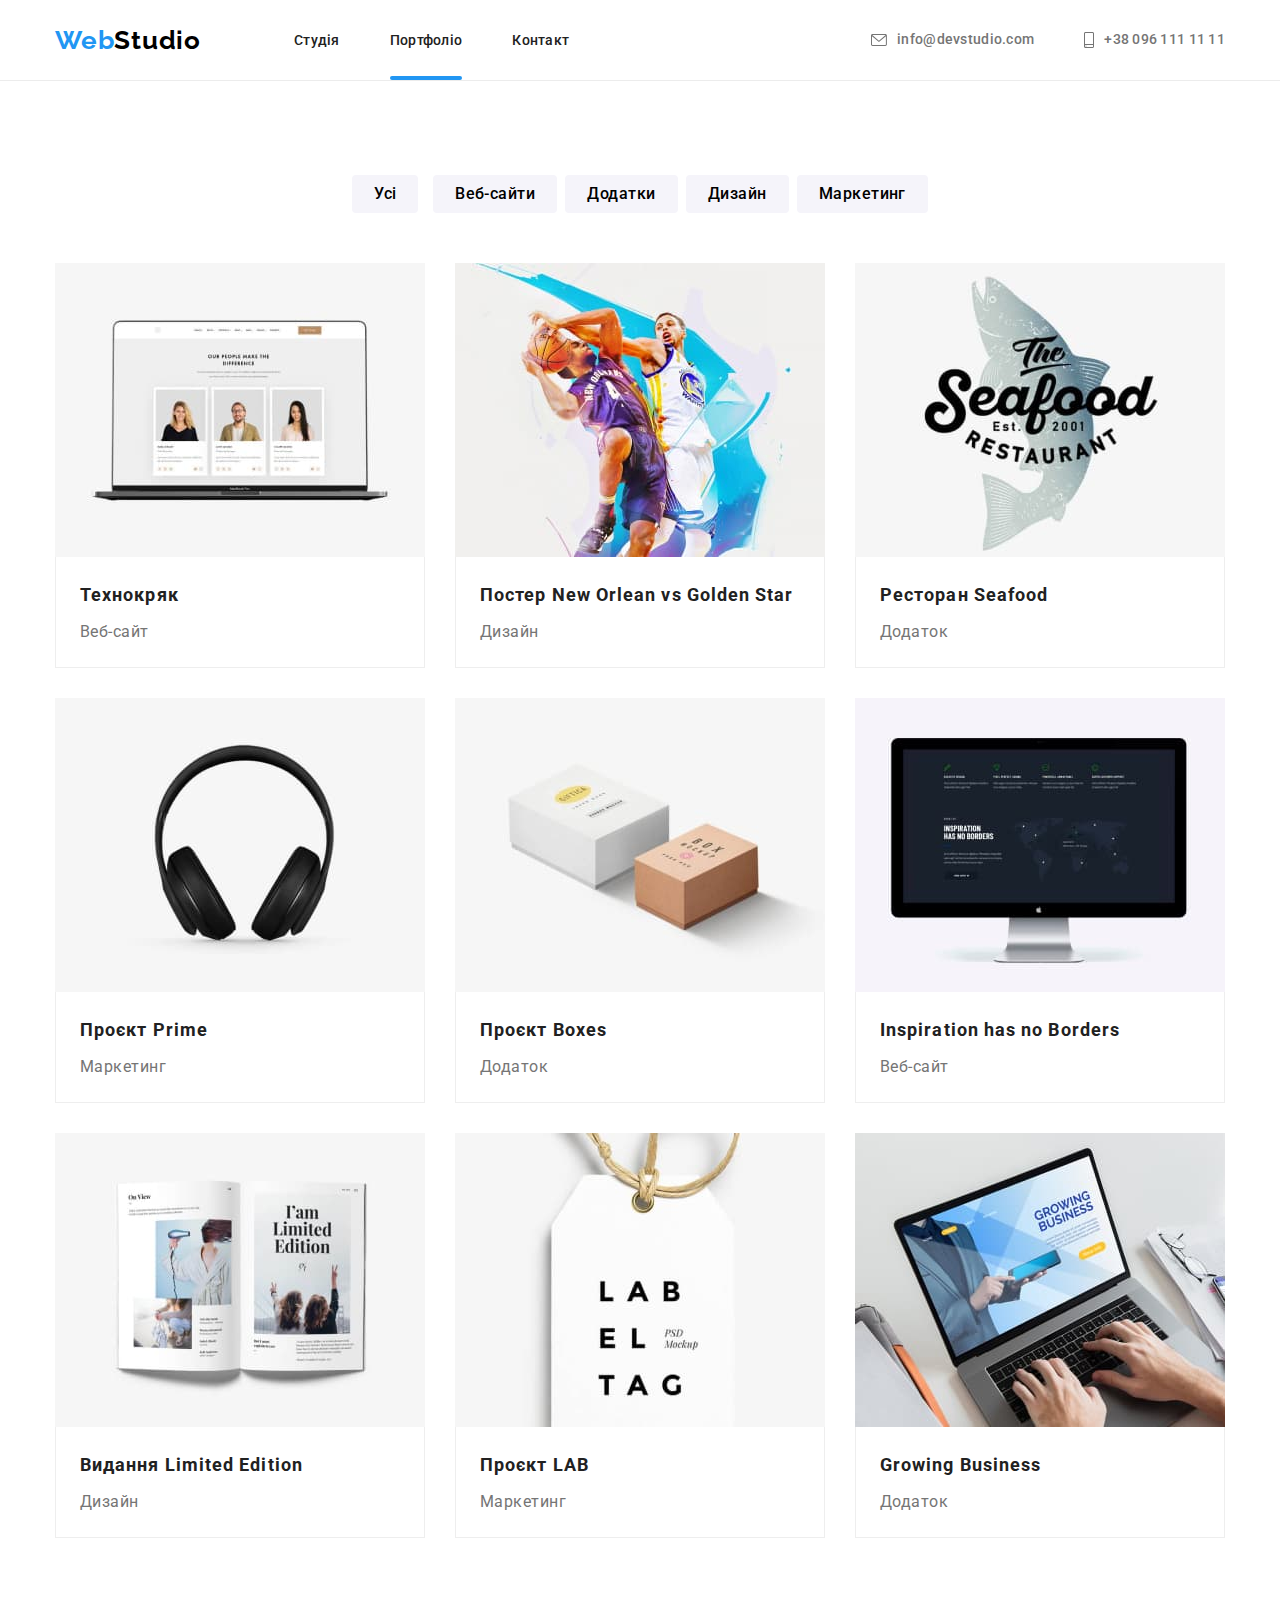
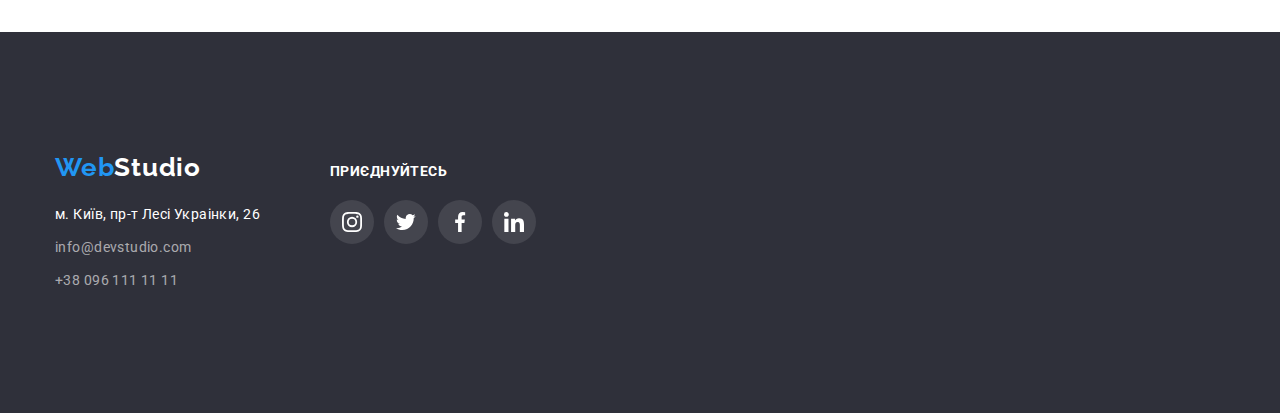
==== portfolio.html @ 495e09e0 "Initial commit" ====
<!DOCTYPE html>
<html lang="uk">
  <head>
    <meta charset="UTF-8" />
    <meta http-equiv="X-UA-Compatible" content="IE=edge" />
    <meta name="viewport" content="width=device-width, initial-scale=1.0" />
    <title>WebStudio</title>

    <link rel="preconnect" href="https://fonts.gstatic.com" crossorigin />
    <link
      href="https://fonts.googleapis.com/css2?family=Raleway:wght@700&family=Roboto:wght@400;500;700;900&display=swap"
      rel="stylesheet"
    />
    <link
      rel="stylesheet"
      href="https://cdnjs.cloudflare.com/ajax/libs/modern-normalize/1.1.0/modern-normalize.min.css"
    />

    <link rel="stylesheet" href="./css/styles.css" />
  </head>

  <body>
    <header class="page-header">
      <div class="container">
        <a class="link-logo" href="./index.html"
          ><span class="logo-header">Web</span>Studio</a
        >

        <!-- Навігація на інші сторінки -->
        <nav class="nav">
          <ul class="site-nav">
            <li><a class="link" href="./index.html">Студія</a></li>
            <li>
              <a class="link accent" href="./portfolio.html">Портфоліо</a>
            </li>
            <li><a class="link" href="#">Контакт</a></li>
          </ul>
        </nav>
        <ul class="address">
          <li>
            <a class="contact" href="mailto:info@devstudio.com"
              ><svg class="icon-envelope">
                <use href="./images/icons.svg#envelope"></use>
              </svg>
              info@devstudio.com</a
            >
          </li>
          <li>
            <a class="contact" href="tel:+380961111111"
              ><svg class="icon-smartphone">
                <use href="./images/icons.svg#smartphone"></use></svg
              >+38 096 111 11 11</a
            >
          </li>
        </ul>
      </div>
    </header>

    <main class="portfolio">
      <section class="section">
        <div class="container">
          <h1 class="visually-hidden">Портфоліо</h1>
          <ul class="filter">
            <li>
              <button type="button" class="button-secondary">Усі</button>
            </li>
            <li>
              <button type="button" class="button-secondary">Веб-сайти</button>
            </li>
            <li>
              <button type="button" class="button-secondary">Додатки</button>
            </li>
            <li>
              <button type="button" class="button-secondary">Дизайн</button>
            </li>
            <li>
              <button type="button" class="button-secondary">Маркетинг</button>
            </li>
          </ul>

          <ul class="list-project">
            <li class="flex-element">
              <a class="link-project" href="#"
                ><div class="project-thumb">
                  <img
                    class="img-project"
                    src="./images2/project1.jpg"
                    alt="Люди, що посміхаються"
                    width="370"
                  />

                  <p class="project-overlay">
                    Ресурс пропонує комплексні пропозиції з різним рівнем
                    функціоналу та сервісів. Все це дозволить відвідувачу
                    отримати вичерпні відомості про компанію чи приватну особу.
                  </p>
                </div>

                <div class="border-box">
                  <h2 class="list-project-subtitle">Технокряк</h2>
                  <p class="text-project">Веб-сайт</p>
                </div></a
              >
            </li>

            <li class="flex-element">
              <a class="link-project" href="#"
                ><div class="project-thumb">
                  <img
                    class="img-project"
                    src="./images2/project2.jpg"
                    alt="Гравці в баскетбол з м'ячем"
                    width="370"
                  />
                </div>
                <div class="border-box">
                  <h2 class="list-project-subtitle">
                    Постер New Orlean vs Golden Star
                  </h2>
                  <p class="text-project">Дизайн</p>
                </div></a
              >
            </li>

            <li class="flex-element">
              <a class="link-project" href="#"
                ><div class="project-thumb">
                  <img
                    class="img-project"
                    src="./images2/project3.jpg"
                    alt="Логотип ресторану, на фоні з рибою"
                    width="370"
                  />
                </div>
                <div class="border-box">
                  <h2 class="list-project-subtitle">Ресторан Seafood</h2>
                  <p class="text-project">Додаток</p>
                </div></a
              >
            </li>

            <li class="flex-element">
              <a class="link-project" href="#"
                ><div class="project-thumb">
                  <img
                    class="img-project"
                    src="./images2/project4.jpg"
                    alt="Навушники"
                    width="370"
                  />
                </div>
                <div class="border-box">
                  <h2 class="list-project-subtitle">Проєкт Prime</h2>
                  <p class="text-project">Маркетинг</p>
                </div></a
              >
            </li>

            <li class="flex-element">
              <a class="link-project" href="#"
                ><div class="project-thumb">
                  <img
                    class="img-project"
                    src="./images2/project5.jpg"
                    alt="Коробки"
                    width="370"
                  />
                </div>
                <div class="border-box">
                  <h2 class="list-project-subtitle">Проєкт Boxes</h2>
                  <p class="text-project">Додаток</p>
                </div></a
              >
            </li>

            <li class="flex-element">
              <a class="link-project" href="#"
                ><div class="project-thumb">
                  <img
                    class="img-project"
                    src="./images2/project6.jpg"
                    alt="Компютер"
                    width="370"
                  />
                </div>
                <div class="border-box">
                  <h2 class="list-project-subtitle">
                    Inspiration has no Borders
                  </h2>
                  <p class="text-project">Веб-сайт</p>
                </div></a
              >
            </li>

            <li class="flex-element">
              <a class="link-project" href="#"
                ><div class="project-thumb">
                  <img
                    class="img-project"
                    src="./images2/project7.jpg"
                    alt="Відкрита книга"
                    width="370"
                  />
                </div>
                <div class="border-box">
                  <h2 class="list-project-subtitle">Видання Limited Edition</h2>
                  <p class="text-project">Дизайн</p>
                </div></a
              >
            </li>

            <li class="flex-element">
              <a class="link-project" href="#"
                ><div class="project-thumb">
                  <img
                    class="img-project"
                    src="./images2/project8.jpg"
                    alt="Бірка"
                    width="370"
                  />
                </div>
                <div class="border-box">
                  <h2 class="list-project-subtitle">Проєкт LAB</h2>
                  <p class="text-project">Маркетинг</p>
                </div></a
              >
            </li>

            <li class="flex-element">
              <a class="link-project" href="#"
                ><div class="project-thumb">
                  <img
                    class="img-project"
                    src="./images2/project9.jpg"
                    alt="Робота за ноутбуком"
                    width="370"
                  />
                </div>
                <div class="border-box">
                  <h2 class="list-project-subtitle">Growing Business</h2>
                  <p class="text-project">Додаток</p>
                </div></a
              >
            </li>
          </ul>
        </div>
      </section>
    </main>

    <footer class="footer">
      <div class="container footer">
        <div class="logo-contact">
          <a class="logo" href="./index.html"
            ><span class="logo-footer">Web</span>Studio</a
          >

          <ul class="address-contact-footer">
            <li>
              <a
                class="address-footer"
                href="https://goo.gl/maps/CPtrU1FHBa2aNyZL9"
                target=" _blank"
                rel="noopener noreferrer
                            nofollow"
                >м. Київ, пр-т Лесі Украінки, 26</a
              >
            </li>
            <li>
              <a class="contact-footer" href="mailto:info@devstudio.com"
                >info@devstudio.com</a
              >
            </li>
            <li>
              <a class="contact-footer" href="tel:+380961111111"
                >+38 096 111 11 11</a
              >
            </li>
          </ul>
        </div>

        <div class="networks-footer">
          <h2 class="tittle-networks-footer">Приєднуйтесь</h2>
          <ul class="social-links-footer">
            <li class="link-icons">
              <a class="icon-footer" href="#"
                ><svg class="link-instagram">
                  <use href="./images/icons.svg#instagram"></use></svg
              ></a>
            </li>
            <li class="link-icons">
              <a class="icon-footer" href="#"
                ><svg class="link-twitter">
                  <use href="./images/icons.svg#twitter"></use></svg
              ></a>
            </li>
            <li class="link-icons">
              <a class="icon-footer" href="#"
                ><svg class="link-facebook">
                  <use href="./images/icons.svg#facebook"></use></svg
              ></a>
            </li>
            <li class="link-icons">
              <a class="icon-footer" href="#"
                ><svg class="link-linkedin">
                  <use href="./images/icons.svg#linkedin"></use></svg
              ></a>
            </li>
          </ul>
        </div>
      </div>
    </footer>
  </body>
</html>
---- css/styles.css ----
/*загальні значення*/

:root {
    --background-color-hero: #2F303A;
    --background-color-first: #FFFFFF;
    --background-color-second: #F5F5F5;
    --background-color-third: #F5F4FA;
    --color-borders: #ECECEC;
    --color-brand: #2196F3;
    --color-logo-second: #000000;
    --color-primary: #212121;
    --color-secondary: #757575;
    --color-accent: #188CE8;
    --card-set-gap: 30px;
    --color-links: #AFB1B8;
    --transition-timing-function: cubic-bezier(0.4, 0, 0.2, 1);
}

html {
    box-sizing: border-box;
}

*,
*::before,
*::after {
    box-sizing: inherit;
}

body {
    color: var(--color-primary);
    font-family: 'Roboto', sans-serif;
    background-color: var(--background-color-first);

}

.container {
    width: 1200px;
    padding-left: 15px;
    padding-right: 15px;
    margin-left: auto;
    margin-right: auto;
}

h1,
h2,
h3,
h4,
h5,
h6,
p,
ul {
    margin: 0;
    padding: 0;
    list-style: none;
}

a {
    text-decoration: none;
}

.section {
    padding-top: 94px;
    padding-bottom: 94px;
}

img {
    display: block;
    max-width: 100%;

}


/*header*/
/*Логотип header*/
.link-logo,
.logo-header {
    display: flex;
    vertical-align: middle;
    align-items: center;
    color: var(--color-logo-second);
    font-family: 'Raleway', sans-serif;
    font-weight: 700;
    font-size: 26px;
    line-height: 1.19;
    letter-spacing: 0.03em;
    transition-property: color;
    transition-duration: 250ms;
    transition-timing-function: cubic-bezier(0.4, 0, 0.2, 1);
}

.logo-header {
    color: var(--color-brand);
    font-family: 'Raleway', sans-serif;
}

.link-logo:hover,
.link-logo:focus {
    color: var(--color-logo-second);
    
}

.logo-header:hover,
.logo-header:focus {
    color: var(--color-brand);
}

/*Навігація*/
.nav {
    display: flex;
    
}

.site-nav .link {
    color: var(--color-primary);
    font-weight: 500;
    font-size: 14px;
    line-height: 1.14;
    letter-spacing: 0.02em;
    padding-top: 32px;
    padding-bottom: 32px;

    transition-property: color;
    transition-duration: 250ms;
    transition-timing-function: var(--transition-timing-function);
}

.link:hover,
.link:focus {
    color: var(--color-brand);
    
}

.site-nav {
    display: flex;

    margin-left: 93px;
    align-items: center;
   
}

.site-nav li {

    margin-right: 50px;
}

.site-nav li:last-child {
    margin-right: 0;
}

.link{
    position: relative;
}

.link.accent::after{
    position: absolute;

    content: '';
    width: 100%;
    height: 4px;
    background-color: var(--color-brand);
    border-radius: 2px;
    left: 0;
    bottom: 0;
    opacity: 1;
}







/*Контакти*/

.contact {
    display: flex;
    color: var(--color-secondary);
    font-weight: 500;
    font-size: 14px;
    line-height: 1.14;
    letter-spacing: 0.02em;
    padding-top: 32px;
    padding-bottom: 32px;
    align-items: center;

    transition-property: color;
    transition-duration: 250ms;
    transition-timing-function: var(--transition-timing-function);
    
}

.contact:hover,
.contact:focus {
    color: var(--color-brand);
}

.address {
    display: flex;
    margin-left: auto;

}

.address li {
    margin-right: 50px;
}

.address li:last-child {
    margin-right: 0;
}

.page-header>.container {
    display: flex;
}

header {
    border-bottom: 1px solid #ECECEC;
}

.icon-envelope{
width: 16px;
height: 12px;
margin-right: 10px;
fill: currentColor;
}


.icon-smartphone{
    width: 10px;
    height: 16px;
    margin-right: 10px;
    fill: currentColor;
}


/*секція Hero*/
.section-hero {
    padding-top: 200px;
    padding-bottom: 200px;
    background-color: var(--background-color-hero);
    text-align: center;
    max-width: 1600px;
    background-image:linear-gradient(to right,
            rgba(47, 48, 58, 0.4),
            rgba(47, 48, 58, 0.4)),
        url('../images/hero.jpg');
    margin-right: auto;
    margin-left: auto;
    
}

.hero-title {
    color: var(--background-color-first);
    font-weight: 900;
    font-size: 44px;
    line-height: 1.36;
    letter-spacing: 0.06em;
    text-transform: uppercase;
    max-width: 696px;
    margin-right: auto;
    margin-left: auto;
    margin-bottom: 32px;
}

/*кнопкa*/
.button-primary {
    font-family: 'Roboto', sans-serif;
    color: var(--background-color-first);
    background-color: var(--color-brand);
    border-radius: 4px;
    border-style: none;
    box-shadow: 0px 4px 4px 0px #00000026;
    font-weight: 700;
    font-size: 16px;
    line-height: 1.88;
    letter-spacing: 0.06em;
    cursor: pointer;
    display: block;
    padding: 10px 32px;
    margin: auto;
    transition-property: background-color,  box-shadow;
    transition-duration: 250ms;
    transition-timing-function: var(--transition-timing-function);

}

.button-primary:hover,
.button-primary:focus {
    background-color: var(--color-accent);
}

/*Особливості features*/
.features {
    display: flex;
    padding-bottom: 0;
}

.features>.feature-list {
    flex-basis: calc(100% / 4 - var(--card-set-gap));
    margin-left: var(--card-set-gap);
}

ul.features {
    margin-left: calc(-1 * var(--card-set-gap));
}

.caption {
    margin-top: 0;
    margin-bottom: 10px;
    color: var(--color-primary);
    font-weight: 700;
    font-size: 14px;
    line-height: 1.14;
    letter-spacing: 0.03em;
    text-transform: uppercase;
}

.text-hero {
    margin-top: 0;
    margin-bottom: 0;
    color: var(--color-secondary);
    font-size: 14px;
    line-height: 1.71;
    letter-spacing: 0.03em;
}

/*<ul class="features">
<li class="feature-list">*/
.feature-list::before{
    display: block;

    margin-bottom: 30px;
    content: '';
    height: 120px;
    background-color: var(--background-color-third);
    background-size: auto;
    background-repeat: no-repeat;
    background-position: center;
}
.feature-list:nth-child(1):before{
    background-image: url(../images/antenna.svg);
}

.feature-list:nth-child(2):before{
    background-image: url(../images/clock.svg);
}
.feature-list:nth-child(3):before{
    background-image: url(../images/diagram.svg);
}
.feature-list:nth-child(4):before{
    background-image: url(../images/astronaut.svg);
 }
/*секція section-fuatures Чим ми займайємося*/
/* Заголоовок Чим ми займаємось та Наша команда*/
.section-tittle {
    margin-top: 0;
    margin-bottom: 50px;
    font-weight: 700;
    font-size: 36px;
    line-height: 1.17;
    text-align: center;
    letter-spacing: 0.03em;
}

.fuature-box {
    padding: 0;
    margin: 0;
    display: flex;
    margin-left: calc(-1 * var(--card-set-gap));
}

.fuature-box>.feature-card {
    flex-basis: calc(100% / 3 - var(--card-set-gap));
    margin-left: var(--card-set-gap);
}

.box{
    width: 100%;
    
    
}
.feature-card{
    position: relative;
}


.label-box{
    display: flex;
    align-items: center;
    justify-content: space-around;
    position: absolute;

    bottom: 0;
    width: 100%;
    height: 70px;
    background-color:  rgba(47, 48, 58, 0.8);
    text-align: center;
    

    
    
}

.label{
    display: inline-block;
    color: var(--background-color-first);
    font-weight: 700;
    font-size: 14px;
    line-height: 1.14;
    letter-spacing: 0.03em;
    text-transform: uppercase;
    
}

/*секція section-team Наша команда*/
.team-list {
    padding: 0;
    margin: 0;
    display: flex;

    margin-left: calc(-1 *var(--card-set-gap));
    margin-top: calc(-1 *var(--card-set-gap));
}

.team-list>.team-card {
    flex-basis: calc(100% / 4 - var(--card-set-gap));
    margin-left: var(--card-set-gap);
    margin-top: var(--card-set-gap);
}

.section.team {
    background-color: var(--background-color-third);

}

.team-card {
    background-color: var(--background-color-first);
    box-shadow: 0px 1px 3px rgba(0, 0, 0, 0.12), 0px 1px 1px rgba(0, 0, 0, 0.14), 0px 2px 1px rgba(0, 0, 0, 0.2);
    border-radius: 0px 0px 4px 4px;
    align-items: flex-start;
    text-align: center;
}



.team-img {
    margin-top: 0;
    margin-bottom: 30px;
    width: auto;
}

.team-name {
    font-weight: 500;
    font-size: 16px;
    line-height: 1.19;
    letter-spacing: 0.03em;
    margin-top: 0;
    margin-bottom: 10px;
}

.team-text {
    color: var(--color-secondary);
    font-size: 16px;
    line-height: 1.19;
    letter-spacing: 0.03em;
    margin-top: 0;
    margin-bottom: 30px;
}
/*-------------*/

.social-links{
    display: flex;

    margin-bottom: 30px;
    
    justify-content: center;
}
.link-team{
    margin-right: 10px;
}

.link-team:last-child{
    margin-right: 0px;
}

.personal-link{
    width: 44px;
    height: 44px;
    display: block;
    border-radius: 50%;
    padding: 12px;
    text-align: center;
    color: var(--color-links);

    transition-property: background-color, color;
    transition-duration: 250ms;
    transition-timing-function: var(--transition-timing-function);
}

.personal-link-icon{
    width: 20px;
    height: 20px;
    fill: currentColor;
}
.personal-link:hover,
.personal-link:focus{
    background-color: var(--color-brand);
    color: var(--background-color-first);

}


/*---------------*/

.logotype{
    width:106px;
    height:60px;
    fill: currentColor;
    
}
.link-clients{
    display: block;

    padding: 16px 32px;
    border: 1px solid #AFB1B8;
    border-radius: 4px;
    color: var(--color-links);
    transition-property: border, color;
    transition-duration: 250ms;
    transition-timing-function: var(--transition-timing-function);
}
    
    

.section-logotype{
    
    display: flex;
    margin: 0;
    padding: 0;
    margin-left: calc(-1 * var(--card-set-gap));
    margin-top: calc(-1 * var(--card-set-gap));
}

.section-logotype > .logo-clients {
    width: calc( 100% / 6 - var(--card-set-gap));
    margin-left: var(--card-set-gap);
    margin-top: var(--card-set-gap);
}


.link-clients:hover,
.link-clients:focus{
    color: var(--color-brand);
    border-color: var(--color-brand);

}


/*footer*/
.footer {
    background-color: var(--background-color-hero);
    padding-top: 60px;
    padding-bottom: 60px;
}

/*Логотип footer*/
.logo {
    display: inline-block;
    padding-top: 0;
    padding-bottom: 0;
    color: var(--background-color-first);
    font-family: 'Raleway', sans-serif;
    font-weight: 700;
    font-size: 26px;
    line-height: 1.19;
    letter-spacing: 0.03em;
    margin-top: 0;
    margin-bottom: 20px;

    transition-property: color;
    transition-duration: 250ms;
    transition-timing-function: var(--transition-timing-function);
}

.logo-footer {
    color: var(--color-brand);
    font-family: 'Raleway', sans-serif;
}



.logo:hover,
.logo:focus {
    color: var(--background-color-first);
}

.logo-footer:hover,
.logo-footer:focus {
    color: var(--color-brand);
}

.address-footer {
    color: var(--background-color-first);
    font-size: 14px;
    line-height: 1.71;
    letter-spacing: 0.03em;
    transition-property: color;
    transition-duration: 250ms;
    transition-timing-function: var(--transition-timing-function);

}

.contact-footer {
    font-size: 14px;
    line-height: 1.71;
    letter-spacing: 0.03em;
    color: rgba(255, 255, 255, 0.6);
    transition-property: color;
    transition-duration: 250ms;
    transition-timing-function: var(--transition-timing-function);
}


.address-footer:hover,
.address-footer:focus {
    color: var(--color-brand);
}

.contact-footer:hover,
.contact-footer:focus {
    color: var(--color-brand);
}

.address-contact-footer li {
    padding-bottom: 9px;

}

.address-contact-footer li:last-child {
    padding-bottom: 0px;
}

.tittle-networks-footer{
    margin-top: 0;
    margin-bottom: 20px;
    color: var(--background-color-first);
    font-weight: 700;
    font-size: 14px;
    line-height: 1.14;
    letter-spacing: 0.03em;
    text-transform: uppercase;
    display: inline-block;
    
}

.icon-footer{
    width: 44px;
    height: 44px;
    display: block;
    border-radius: 50%;
    border: none;
    padding: 12px;
    margin-right: 10px;
    text-align: center;
    background-color: rgba(255, 255, 255, 0.1);
}



.icon-footer svg{
    width: 20px;
    height: 20px;
    fill: var(--background-color-first);


}
.icon-footer:hover,
.icon-footer:focus{
    background-color: var(--color-brand);
    
}
.social-links-footer{
    display: flex;
}
.icon-footer {
    transition-property: background-color;
    transition-duration: 250ms;
    transition-timing-function: var(--transition-timing-function);
    

}

.logo-contact{
    display: block;
    margin-right: 70px;
}
.footer{
    display: flex;
    vertical-align: middle;
    align-items: baseline;
    
}

.networks-footer{
    display: block;
}
/*портфоліо проєкти*/


/*H1 */

.visually-hidden {
    position: absolute;
    color: rgba(0, 0, 0, 0);
    width: 1px;
    height: 1px;
    margin: -1px;
    border: 0;
    padding: 0;
    white-space: nowrap;
    clip-path: inset(100%);
    clip: rect(0 0 0 0);
    overflow: hidden;
}

.button-secondary {
    font-family: 'Roboto', sans-serif;
    background-color: var(--background-color-third);
    border-radius: 4px;
    border-style: none;
    font-weight: 500;
    font-size: 16px;
    line-height: 1.62;
    text-align: center;
    letter-spacing: 0.03em;
    cursor: pointer;
    display: inline-block;
    padding: 6px 22px;

    transition-property: background-color, color, box-shadow;
    transition-duration: 250ms;
    transition-timing-function: var(--transition-timing-function);
    
}

.button-secondary:hover,
.button-secondary:focus {
    color: var(--background-color-first);
    background-color: var(--color-brand);
    box-shadow: 0px 2px 2px 0px hsla(0, 0%, 0%, 0.12), 0px 1px 2px 0px hsla(0, 0%, 0%, 0.08), 0px 3px 1px 0px hsla(0, 0%, 0%, 0.1);

}

.filter {
    display: flex;
    justify-content: center;
    margin-bottom: 50px;
}

.filter li {
    margin-right: 8px;
    min-width: 73px;

}

.filter li:last-child {
    margin-right: 0;
}

/*Проєкти*/
.portfolio .section {
    padding-top: 94px;
}

.list-project {
    display: flex;

    flex-wrap: wrap;
    margin: 0;
    padding: 0;
    margin-left: calc(-1 * var(--card-set-gap));
    margin-top: calc(-1 * var(--card-set-gap));

    
}

.list-project > .flex-element {
    flex-basis: calc(100% / 3 - var(--card-set-gap));
    margin-left: var(--card-set-gap);
    margin-top: var(--card-set-gap);
}

.border-box {
    border-left: 1px solid #EEEEEE;
    border-right: 1px solid #EEEEEE;
    border-bottom: 1px solid #EEEEEE;
    padding: 20px 24px;
}
.img-project{
    width: 100%;
}
.list-project-subtitle {
    color: var(--color-primary);
    font-weight: 700;
    font-size: 18px;
    line-height: 2;
    letter-spacing: 0.06em;
    margin-bottom: 4px;

}

.text-project {
    color: var(--color-secondary);
    font-size: 16px;
    line-height: 1.88;
    letter-spacing: 0.03em;

}

.list-project-subtitle:hover,
.list-project-subtitle:focus {
    color: var(--color-primary);
}

.text-project:hover,
.text-project:focus {
    color: var(--color-secondary);
}


.link-project {
    text-decoration: none;

}



.flex-element:hover,
.flex-element:focus{
    box-shadow: 1px 4px 6px 0px hsla(0, 0%, 0%, 0.16), 0px 4px 4px 0px hsla(0, 0%, 0%, 0.06), 0px 1px 1px 0px hsla(0, 0%, 0%, 0.12);
}


.flex-element{
    position: relative;
    
}

.project-thumb{
    position: relative;
    overflow: hidden;
}

.project-thumb::before{
    display: block;
    position: absolute;

    content:'';
    width: 100%;
    height: 100%;
    background-color: rgba(33, 150, 243, 0);

    transition: transform 250ms var(--transition-timing-function), opacity 250ms var(--transition-timing-function);

    transform: translateY(100%);

    
}
.project-thumb:hover::before{
    background-color: rgba(33, 150, 243, 0.9);
    
}

.flex-element:hover .project-thumb::before {
    transform: translateY(0);
}


.project-overlay{
    display: inline-block;
    position: absolute;
    color:rgba(255, 255, 255, 1);
    font-weight: 400;
    font-size: 18px;
    line-height: 1.8;
    letter-spacing: 0.03em;
    width: 322px;
    top: 50%;
    left: 50%;
    margin-right: -50%;
    transform: translate(-50%, -50%);
    opacity: 0;
}

.project-thumb:hover .project-overlay{
    opacity: 1;
}



/* Модальне вікно*/


.backdrop{
    position: fixed;

    top: 0;
    left: 0;
    width: 100%;
    height: 100%;
    background-color: rgba(0, 0, 0, 0.2);

    opacity: 1;
    transition: opacity 250ms var(--transition-timing-function);
    
}

.backdrop.is-hidden {
    opacity: 0;
    pointer-events: none;
    visibility: hidden;
}

.modal{
    position: absolute; 

    width: 528px;
    height: 581px;
    
    top: 50%;
    left: 50%;
    background-color: var(--background-color-first);


    transform: translate(-50%, -50%) scale(1);
    opacity: 1;
    
    transition: opacity 250ms var(--transition-timing-function);
}

.backdrop.is-hidden .modal{
    transform: translate(-50%, -50%) scale(0.5);
    visibility: hidden;
    pointer-events: none;
    opacity: 0;
   
}
 
    .close-button{
        position: absolute;

        top: 8px;
        right: 8px;
        width: 30px;
        height: 30px;
        display: block;
        border-radius: 50%;
        border: 1px solid rgba(0, 0, 0, 0.1);
        background-color: transparent;
        padding: 12px;
        align-items: center;
        cursor: pointer;
        
     }

    .icon-close{
        position: absolute;

        width: 18px;
        height: 18px;
        fill: var(--color-logo-second);
        top: 50%;
        left: 50%;

        transform: translate(-50%, -50%);
     
    }
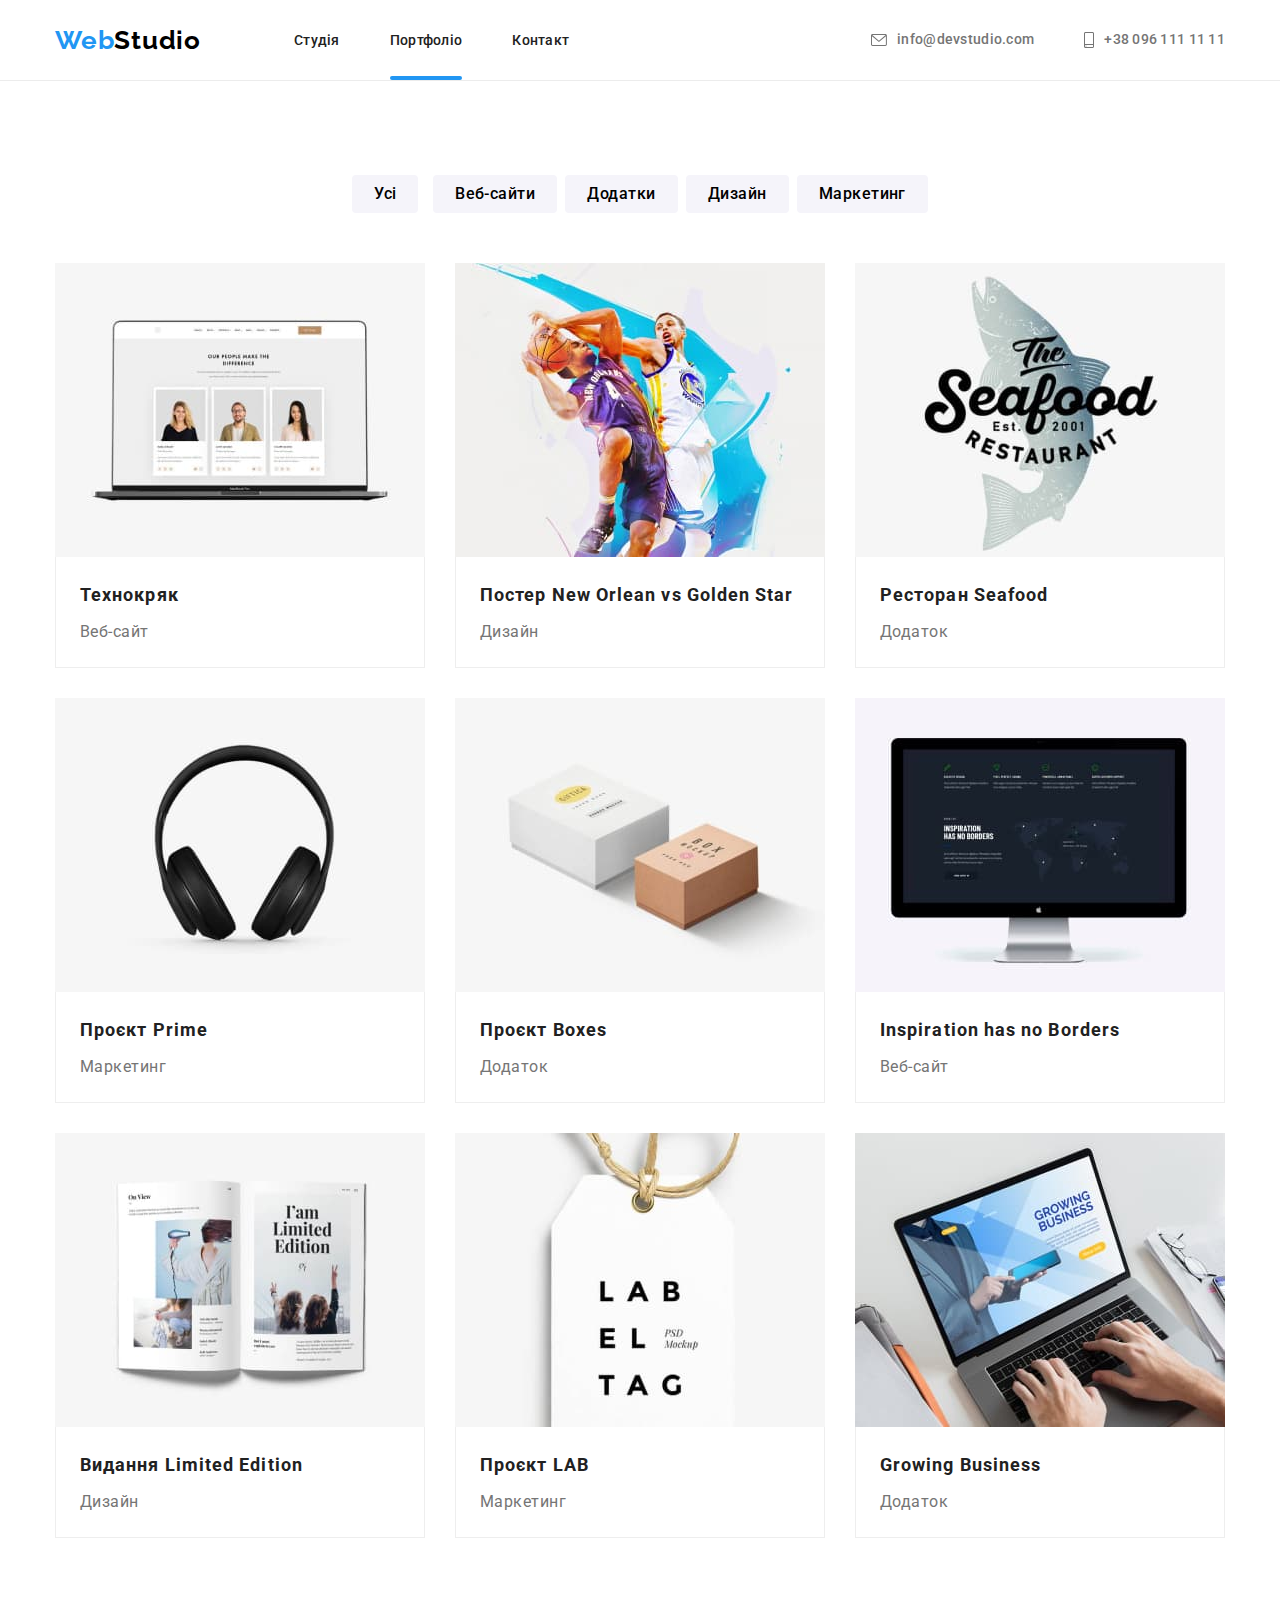
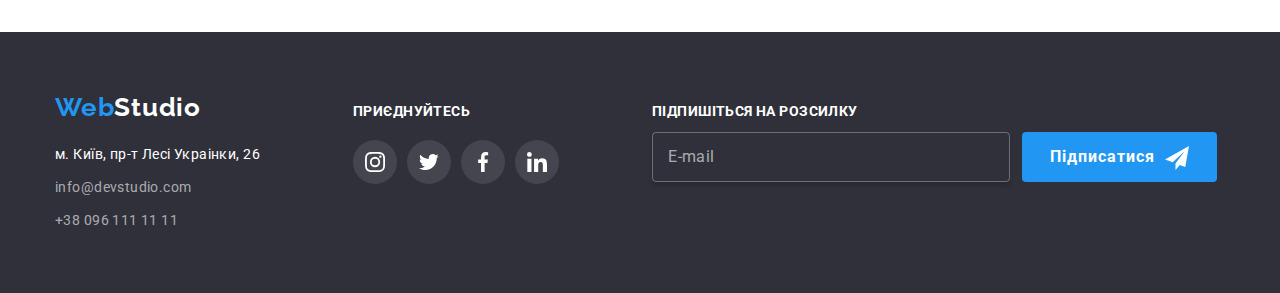
==== commit 05d7ebe5: "Домашнє завдання 6" ====
--- a/portfolio.html
+++ b/portfolio.html
@@ -248,7 +248,7 @@
     </main>
 
     <footer class="footer">
-      <div class="container footer">
+      <div class="container footer-elements">
         <div class="logo-contact">
           <a class="logo" href="./index.html"
             ><span class="logo-footer">Web</span>Studio</a
@@ -307,6 +307,26 @@
             </li>
           </ul>
         </div>
+        <div class="subscription">
+          <h2 class="subscribe-tittle">Підпишіться на розсилку</h2>
+          <div class="section-subscr">
+            <form class="footer-form">
+              <label for="mail-subscrb"></label>
+              <input
+                class="mail-subscrb"
+                type="email"
+                name="mail-subscrb"
+                id="mail-subscrb"
+                placeholder="E-mail"
+              />
+            </form>
+            <button type="submit" class="subscribe-button">
+              Підписатися<svg class="icon-send">
+                <use href="./images/icons.svg#icon-send"></use>
+              </svg>
+            </button>
+          </div>
+        </div>
       </div>
     </footer>
   </body>
--- a/css/styles.css
+++ b/css/styles.css
@@ -560,6 +560,8 @@
     background-color: var(--background-color-hero);
     padding-top: 60px;
     padding-bottom: 60px;
+    
+    
 }
 
 /*Логотип footer*/
@@ -598,6 +600,7 @@
     color: var(--color-brand);
 }
 
+
 .address-footer {
     color: var(--background-color-first);
     font-size: 14px;
@@ -659,9 +662,12 @@
     border-radius: 50%;
     border: none;
     padding: 12px;
-    margin-right: 10px;
     text-align: center;
     background-color: rgba(255, 255, 255, 0.1);
+
+    transition-property: background-color;
+    transition-duration: 250ms;
+    transition-timing-function: var(--transition-timing-function);
 }
 
 
@@ -680,29 +686,106 @@
 }
 .social-links-footer{
     display: flex;
-}
-.icon-footer {
-    transition-property: background-color;
-    transition-duration: 250ms;
-    transition-timing-function: var(--transition-timing-function);
-    
-
-}
+    gap:10px;
+}
+
 
 .logo-contact{
-    display: block;
-    margin-right: 70px;
-}
-.footer{
+    display: inline-block;
+    
+   
+}
+.footer-elements{
     display: flex;
     vertical-align: middle;
     align-items: baseline;
+    gap: 93px;
     
 }
 
 .networks-footer{
     display: block;
-}
+   
+
+}
+
+/*-------------------*/
+
+
+.subscribe-tittle{
+    margin-top: 0;
+    margin-bottom: 20px;
+    color: var(--background-color-first);
+    font-weight: 700;
+    font-size: 14px;
+    line-height: 1.14;
+    letter-spacing: 0.03em;
+    text-transform: uppercase;
+    display: inline-block;
+    margin-bottom: 12px;
+}
+
+.mail-subscrb{
+    display: flex;
+    border: 1px solid rgba(255, 255, 255, 0.3);
+    border-radius: 4px;
+    box-shadow: 0px 4px 4px 0px rgba(0, 0, 0, 0.15);
+    background-color: transparent;
+    padding: 15px;
+    width: 358px;
+    margin-right: 12px;
+    color:var(--background-color-first);}
+    
+
+.mail-subscrb::placeholder{
+    color: rgba(255, 255, 255, 0.6);
+    font-weight: 400;
+    font-size: 16px;
+    line-height: 1.25;
+    letter-spacing: 0.03em;
+}
+
+.subscribe-button{
+font-family:'Roboto', sans-serif;
+background-color: var(--color-brand);
+border-radius: 4px;
+border-style: none;
+color: var(--background-color-first);
+font-weight: 700;
+font-size: 16px;
+line-height: 1.87;
+text-align: center;
+letter-spacing: 0.06em;
+cursor: pointer;
+display: block;
+padding: 10px 28px;
+
+
+transition-property: background-color;
+transition-duration: 250ms;
+transition-timing-function: var(--transition-timing-function);
+}
+
+.icon-send{
+    fill: var(--background-color-first);
+    width: 24px;
+    height: 24px;
+    vertical-align: middle;
+    margin-left: 10px;
+}
+
+
+.subscribe-button:hover,
+.subscribe-button:focus{
+    background-color: var(--color-accent);
+}
+
+.section-subscr{
+    display: flex;
+    vertical-align: middle;
+}
+
+
 /*портфоліо проєкти*/
 
 
@@ -897,6 +980,8 @@
 
 
 
+
+
 /* Модальне вікно*/
 
 
@@ -945,7 +1030,7 @@
    
 }
  
-    .close-button{
+.close-button{
         position: absolute;
 
         top: 8px;
@@ -962,7 +1047,7 @@
         
      }
 
-    .icon-close{
+.icon-close{
         position: absolute;
 
         width: 18px;
@@ -974,3 +1059,213 @@
         transform: translate(-50%, -50%);
      
     }
+.icon-close:hover,
+.icon-close:focus{
+        fill:var(--color-brand);
+    }
+
+.modal-tittle{
+    
+    color: rgba(33, 33, 33, 1);
+    font-weight: 700;
+    font-size: 20px;
+    line-height: 1.15;
+    letter-spacing: 0.03em;
+    text-align: center;
+    margin-top: 40px
+}
+
+.modal-submit-button{
+    font-family: 'Roboto', sans-serif;
+    background-color: var(--color-brand);
+    box-shadow:  0px 4px 4px 0px rgba(0, 0, 0, 0.15);
+    border-radius: 4px;
+    border-style: none;
+    color: var(--background-color-first);
+    font-weight: 700;
+    font-size: 16px;
+    line-height: 1.87;
+    text-align: center;
+    letter-spacing: 0.06em;
+    cursor: pointer;
+    display: block;
+    padding: 10px 52px;
+    margin-right: auto;
+    margin-left: auto;
+    margin-bottom: 40px;
+    margin-top: 30px;
+    
+    
+    
+    
+
+    transition-property: background-color;
+    transition-duration: 250ms;
+    transition-timing-function: var(--transition-timing-function);
+}
+.modal-submit-button:hover,
+.modal-submit-button:focus{
+    background-color: var(--color-accent);
+}
+
+.form-field{
+    display: flex;
+    flex-direction: column;
+    margin-bottom: 10px;
+    
+}
+
+
+.form-field.textarea{
+    margin-bottom: 20px;
+}
+
+.form{
+    width: 448px;
+    margin-left: auto;
+    margin-right: auto;
+    margin-top: 12px;
+    
+}
+
+
+.text-label{
+    color: var(--color-secondary);
+    font-weight: 400;
+    font-size: 12px;
+    line-height: 1.17;
+    letter-spacing: 0.01em;
+    margin-bottom: 4px;
+}
+
+
+
+.input-field{
+    width: 100%;
+    border:  1px solid rgba(33, 33, 33, 0.2);
+    border-radius: 4px;
+    height: 40px;
+    display: inline-block;
+
+    transition-property: border, fill;
+    transition-duration: 250ms;
+    transition-timing-function: var(--transition-timing-function);
+    font: inherit;
+    padding-left: 42px;
+    outline: none;
+}
+
+
+
+.input-icon{
+    width: 18px;
+    height: 18px;
+    position: absolute;
+    display: inline-block;
+    top: 11px;
+    left: 12px;
+    fill: currentColor;
+} 
+
+.input-section{
+    position: relative;
+
+}
+.input-field:hover,
+.input-field:focus{
+    border-color: var(--color-brand);
+}
+
+
+.input-field:hover ~ .input-icon,
+.input-field:focus ~ .input-icon{
+   color:  var(--color-brand);
+
+}
+
+
+.textarea .input-field{
+    height: 120px;
+    padding-left: 16px;
+    padding-top: 12px;
+    
+    
+}
+
+
+
+.form-field textarea::placeholder{
+    color: rgba(117, 117, 117, 0.5);
+    font-weight: 400;
+    font-size: 12px;
+    line-height: 1.17;
+    letter-spacing: 0.01em;
+}
+/*---------------------------*/
+
+.checkbox{
+    -webkit-appearance: none;
+       -moz-appearance: none;
+            appearance: none;
+position: absolute;
+
+
+   
+}
+.form-checkbox{
+margin-left: 49px;t
+}
+
+
+
+
+.policy::before{
+    background-color: transparent;
+    content: '';
+    width: 16px;
+    height: 15px;
+    box-shadow: 0px 4px 4px 0px rgba(0, 0, 0, 0.25), 0px 4px 4px 0px rgba(0, 0, 0, 0.25);
+    border: 2px solid var(--color-primary);
+    border-radius: 4px;
+    display: inline-block;
+    margin-right: 7px;
+    vertical-align: middle;
+    
+    
+}
+
+.checkbox:checked + .policy::before{
+    background-color: var(--color-brand);
+    border-color: var(--color-brand);
+    background-image: url(../images/icon-check.svg);
+    fill: var(--background-color-first);
+    background-size: contain;
+    background-origin: content-box;
+    background-repeat: no-repeat;
+    vertical-align: middle;
+
+    transition-property: background-origin;
+    transition-duration: 250ms;
+    transition-timing-function: var(--transition-timing-function);
+}
+
+
+
+.policy{
+    display: inline-block;
+    color: var(--color-secondary);
+    font-weight: 400;
+    font-size: 14px;
+    line-height: 1.71;
+    letter-spacing: 0.03em;
+    
+    
+    
+}
+
+.policy-link{
+    color: var(--color-brand);
+    text-decoration: underline;
+
+}
+/*---------------------------*/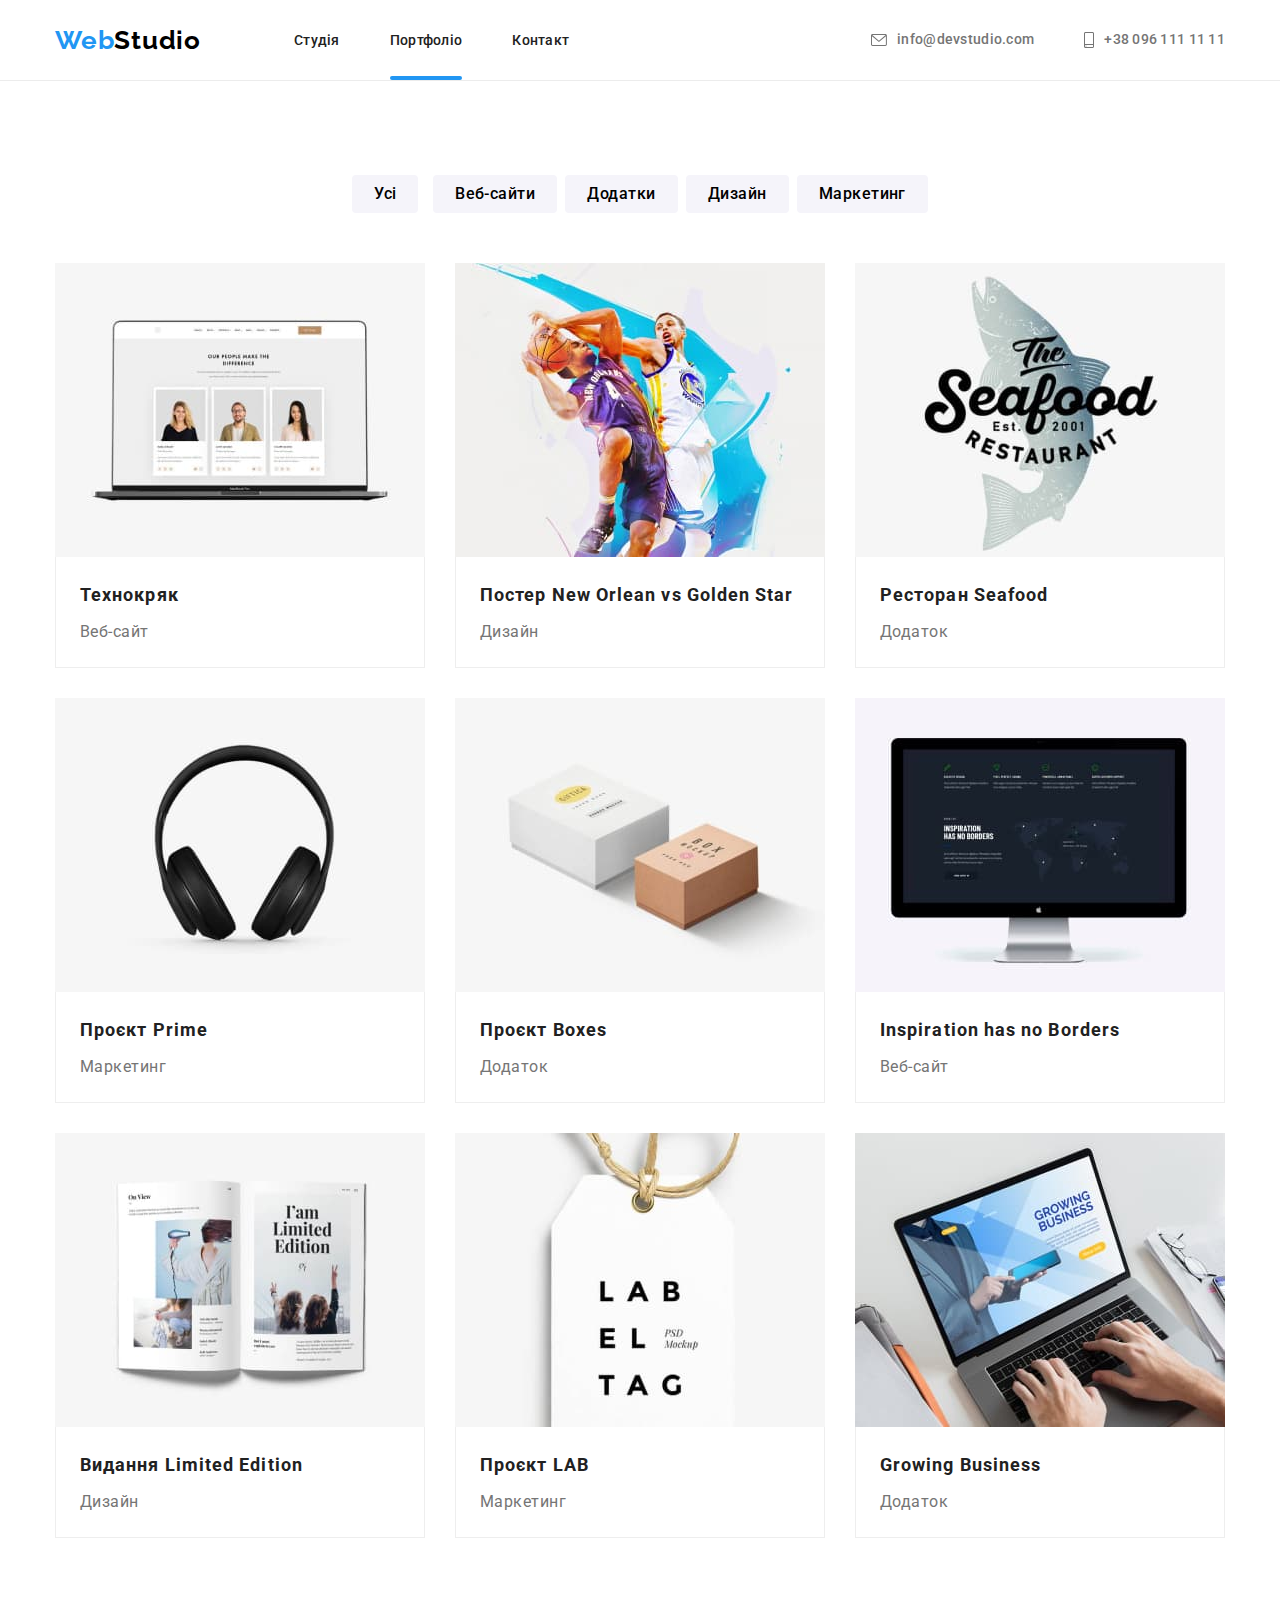
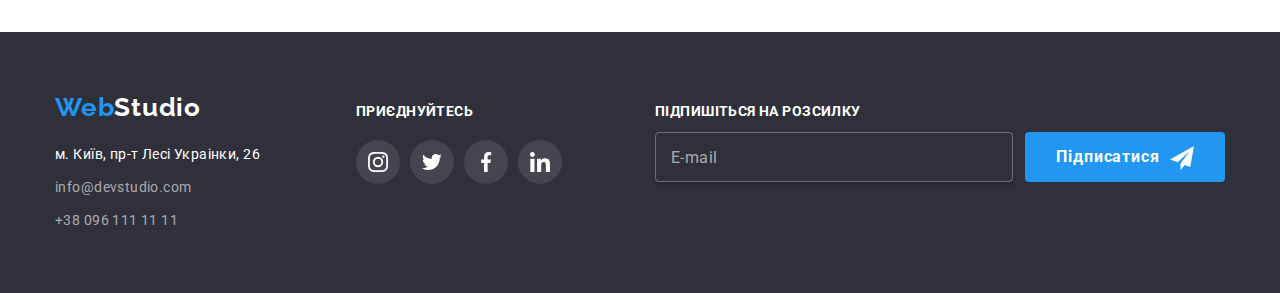
==== commit 4c0c5412: "Update portfolio.html" ====
--- a/portfolio.html
+++ b/portfolio.html
@@ -309,25 +309,24 @@
         </div>
         <div class="subscription">
           <h2 class="subscribe-tittle">Підпишіться на розсилку</h2>
-          <div class="section-subscr">
-            <form class="footer-form">
-              <label for="mail-subscrb"></label>
-              <input
-                class="mail-subscrb"
-                type="email"
-                name="mail-subscrb"
-                id="mail-subscrb"
-                placeholder="E-mail"
-              />
-            </form>
+
+          <form class="footer-form">
+            <input
+              class="mail-subscrb"
+              type="email"
+              name="mail-subscrb"
+              id="mail-subscrb"
+              placeholder="E-mail"
+            />
             <button type="submit" class="subscribe-button">
               Підписатися<svg class="icon-send">
                 <use href="./images/icons.svg#icon-send"></use>
               </svg>
             </button>
-          </div>
+          </form>
         </div>
       </div>
     </footer>
-  </body>
-</html>
+
+      </body>
+</html>--- a/css/styles.css
+++ b/css/styles.css
@@ -638,6 +638,12 @@
 
 }
 
+.address-contact-footer{
+    display: block;
+    width: 231px;
+    margin-right: 70px;
+}
+
 .address-contact-footer li:last-child {
     padding-bottom: 0px;
 }
@@ -699,18 +705,23 @@
     display: flex;
     vertical-align: middle;
     align-items: baseline;
-    gap: 93px;
+    
     
 }
 
 .networks-footer{
     display: block;
-   
-
+    width: 206px;
+    height: 80px;
+    
 }
 
 /*-------------------*/
-
+.subscription{
+    display: block;
+    margin-left: 93px;
+    width: 570px;
+}
 
 .subscribe-tittle{
     margin-top: 0;
@@ -733,7 +744,8 @@
     background-color: transparent;
     padding: 15px;
     width: 358px;
-    margin-right: 12px;
+    height: 50px;
+    
     color:var(--background-color-first);}
     
 
@@ -759,6 +771,8 @@
 cursor: pointer;
 display: block;
 padding: 10px 28px;
+width: 200px;
+height: 50px;
 
 
 transition-property: background-color;
@@ -780,9 +794,10 @@
     background-color: var(--color-accent);
 }
 
-.section-subscr{
+.footer-form{
     display: flex;
     vertical-align: middle;
+    gap: 12px;
 }
 
 
@@ -1010,6 +1025,7 @@
 
     width: 528px;
     height: 581px;
+    padding: 40px;
     
     top: 50%;
     left: 50%;
@@ -1072,7 +1088,8 @@
     line-height: 1.15;
     letter-spacing: 0.03em;
     text-align: center;
-    margin-top: 40px
+    padding-bottom: 12px;
+    
 }
 
 .modal-submit-button{
@@ -1092,13 +1109,7 @@
     padding: 10px 52px;
     margin-right: auto;
     margin-left: auto;
-    margin-bottom: 40px;
-    margin-top: 30px;
-    
-    
-    
-    
-
+    
     transition-property: background-color;
     transition-duration: 250ms;
     transition-timing-function: var(--transition-timing-function);
@@ -1114,18 +1125,12 @@
     margin-bottom: 10px;
     
 }
-
-
-.form-field.textarea{
+.form-field .textarea{
+    margin-bottom: 0;
+}
+
+.modal-form{
     margin-bottom: 20px;
-}
-
-.form{
-    width: 448px;
-    margin-left: auto;
-    margin-right: auto;
-    margin-top: 12px;
-    
 }
 
 
@@ -1188,8 +1193,7 @@
     height: 120px;
     padding-left: 16px;
     padding-top: 12px;
-    
-    
+    resize: none;
 }
 
 
@@ -1213,18 +1217,16 @@
    
 }
 .form-checkbox{
-margin-left: 49px;t
-}
-
-
-
+    text-align: center;
+    margin-bottom: 30px;
+}
 
 .policy::before{
     background-color: transparent;
     content: '';
     width: 16px;
     height: 15px;
-    box-shadow: 0px 4px 4px 0px rgba(0, 0, 0, 0.25), 0px 4px 4px 0px rgba(0, 0, 0, 0.25);
+    
     border: 2px solid var(--color-primary);
     border-radius: 4px;
     display: inline-block;
@@ -1268,4 +1270,5 @@
     text-decoration: underline;
 
 }
+
 /*---------------------------*/